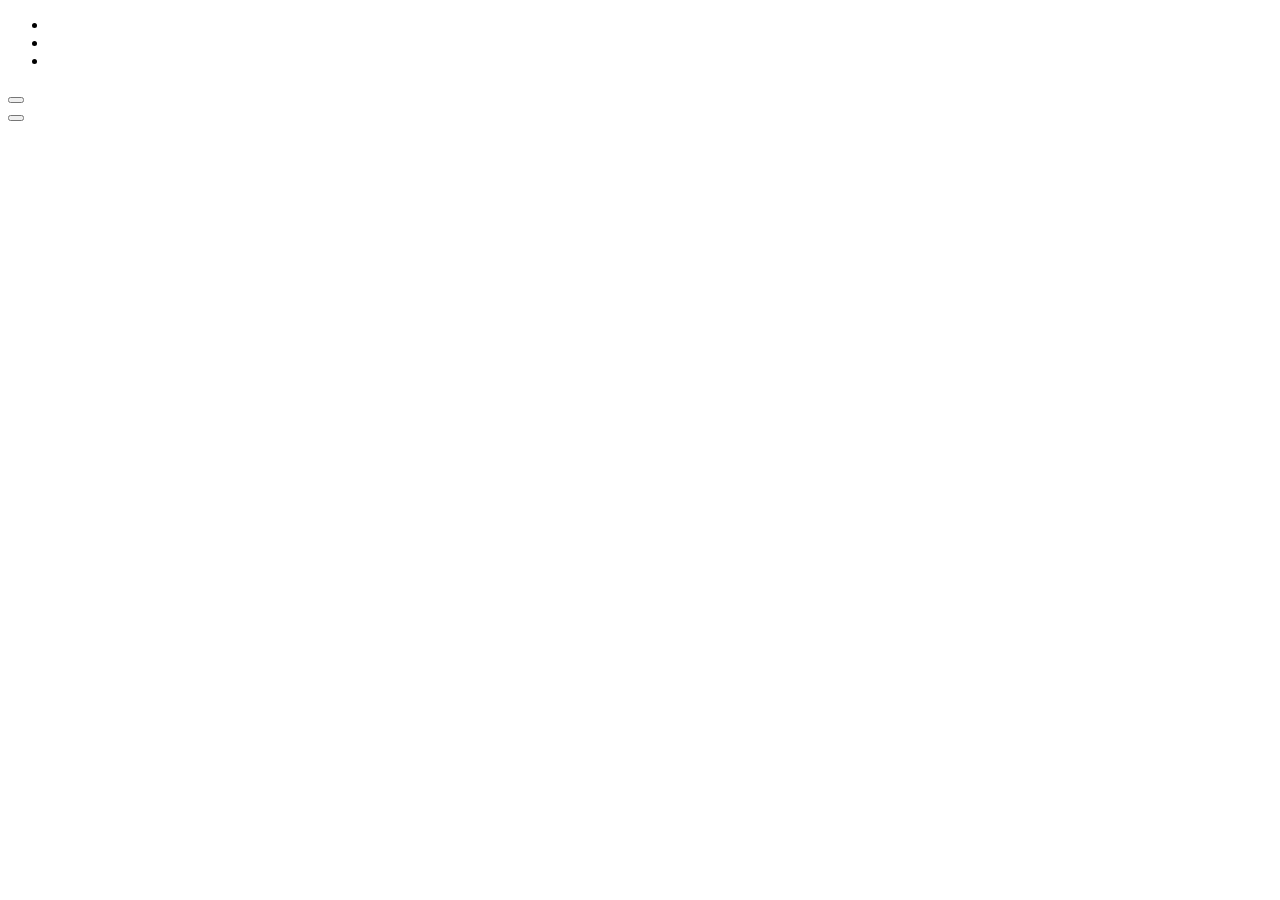
==== index.html @ f2b698e2 "Add layout containers" ====
<!DOCTYPE html>
<html>
<head>
    <meta charset="UTF-8">
    <title>Odin Landing Page</title>
    <link rel="stylesheet" href="css/style.css">
</head>
<body>
    <div class="header">
        <div class="header-logo-title">
            <div class="header-logo"></div>
            <div class="header-title"></div>
        </div>
        <div class="header-links">
            <ul>
                <li></li>
                <li></li>
                <li></li>
            </ul>
        </div>
    </div>
    <div class="hero">
        <div class="hero-text"></div>
        <div class="hero-image"></div>
        <div class="hero-button">
            <button></button>
        </div>
    </div>
    <div class="information">
        <div class="information-title"></div>
        <div class="information-cards">
            <div class="information-card">
                <div class="information-image"></div>
                <div class="information-text"></div>
            </div>
            <div class="information-card">
                <div class="information-image"></div>
                <div class="information-text"></div>
            </div>
            <div class="information-card">
                <div class="information-image"></div>
                <div class="information-text"></div>
            </div>
            <div class="information-card">
                <div class="information-image"></div>
                <div class="information-text"></div>
            </div>
        </div>
    </div>
    <div class="quote">
        <div class="quote-text"></div>
        <div class="quote-author"></div>
    </div>
    <div class="sign-up">
        <div class="sign-up-form">
            <div class="sign-up-form-title"></div>
            <div class="sign-up-form-text"></div>
            <div class="sign-up-form-button">
                <button></button>
            </div>
        </div>
    </div>
    <div class="footer">
        <div class="footer-text"></div>
    </div>
</body>
</html>
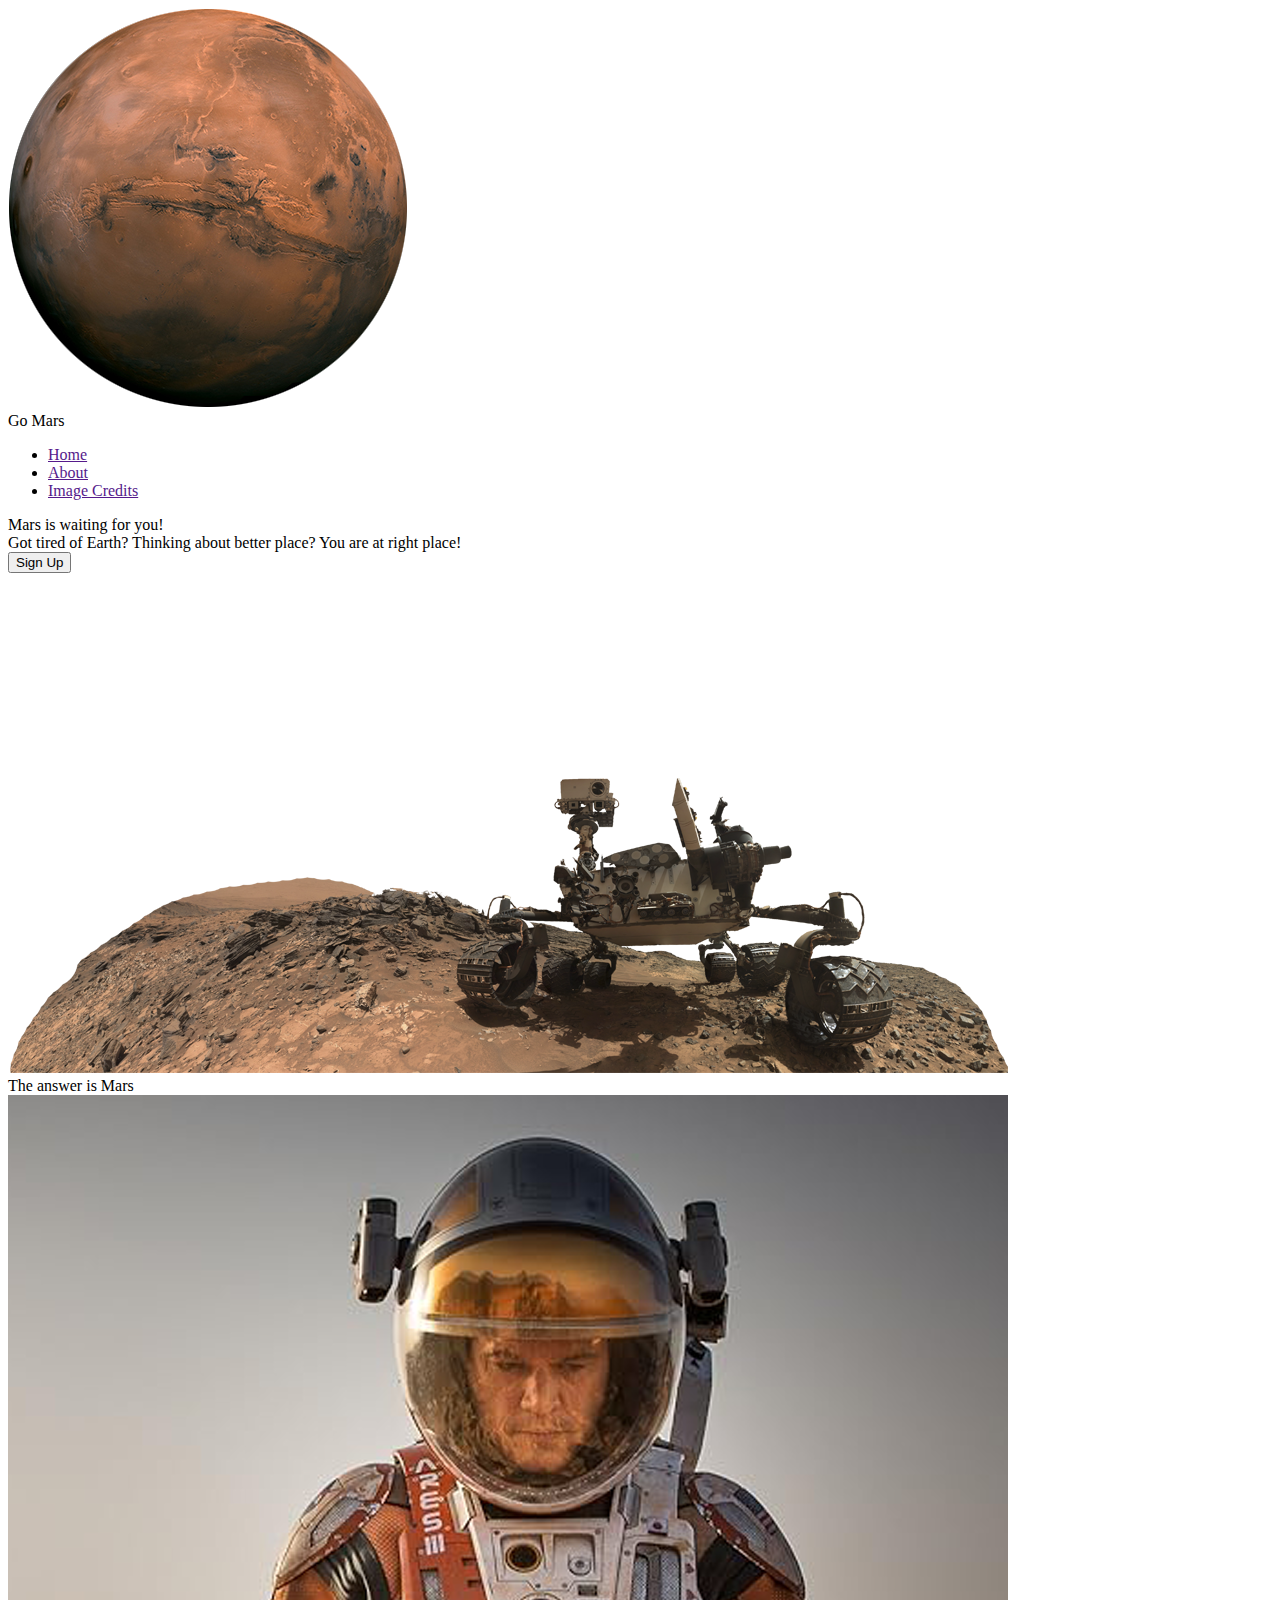
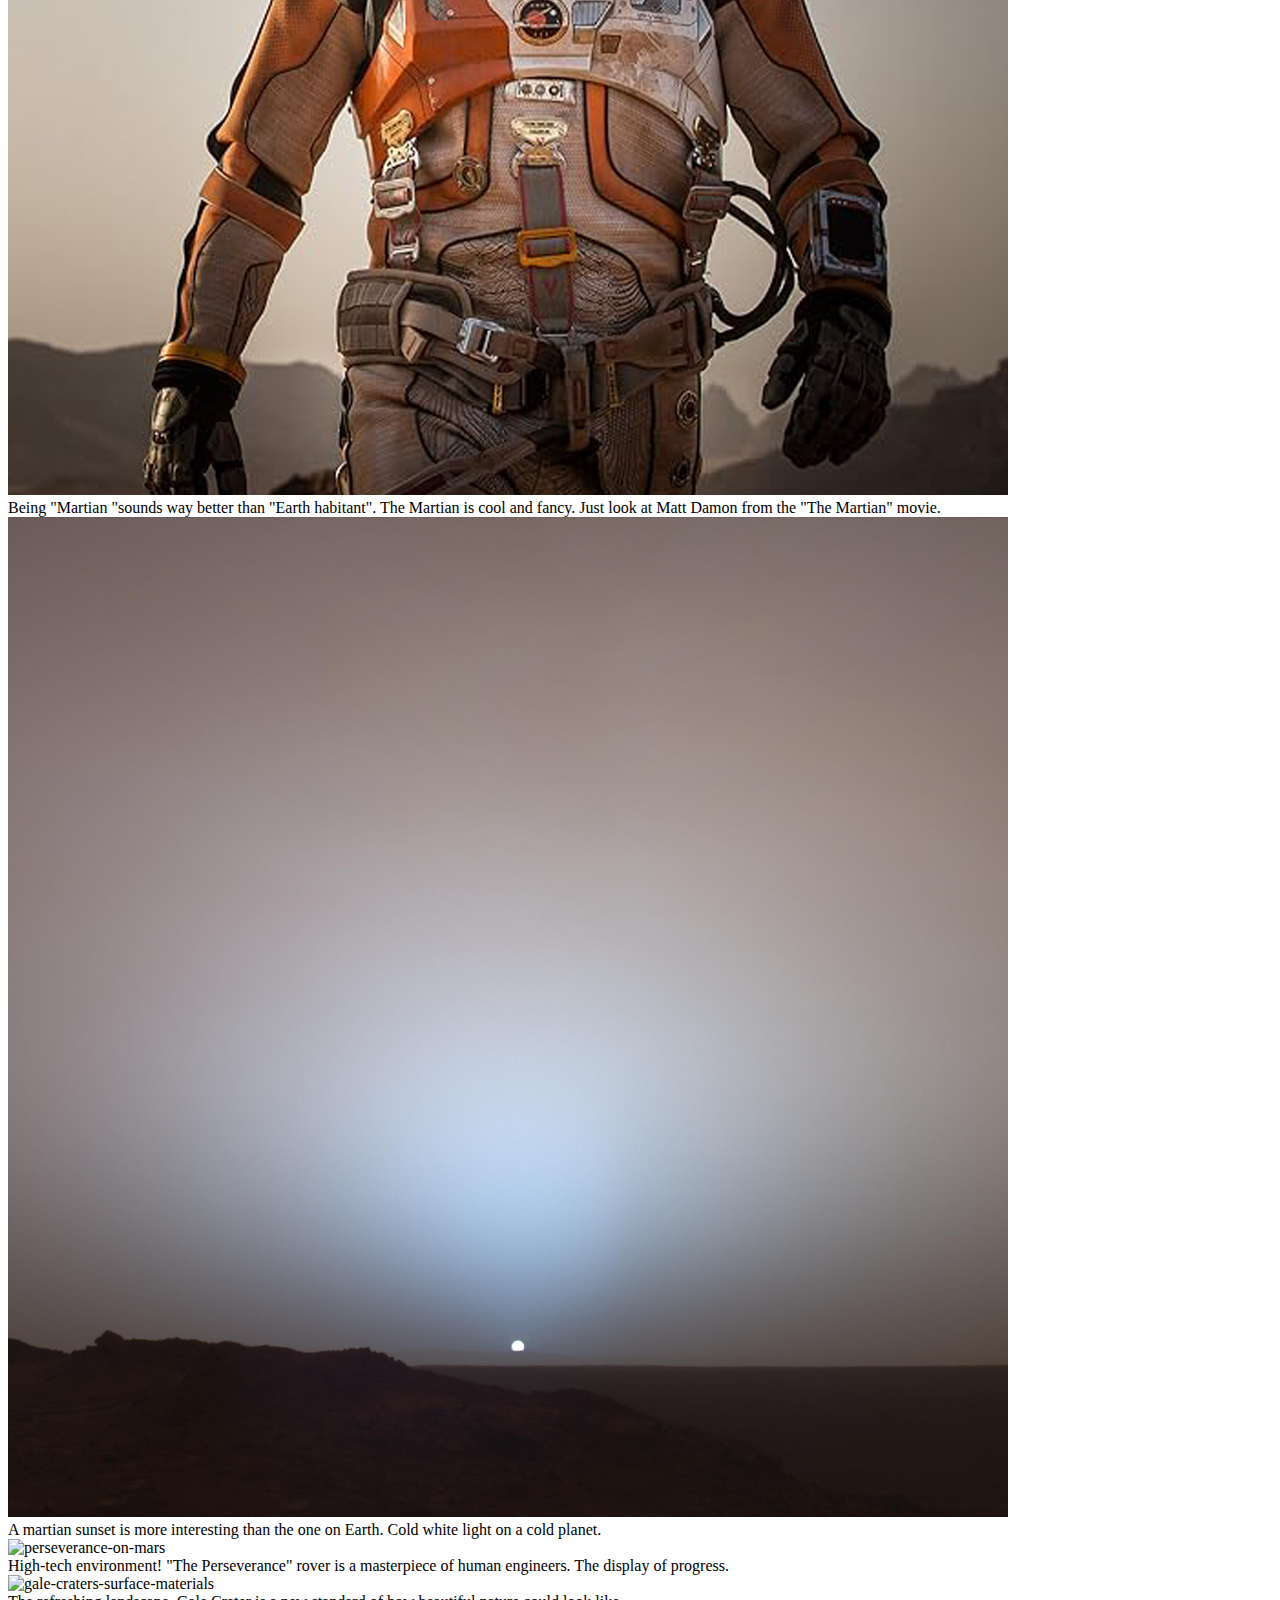
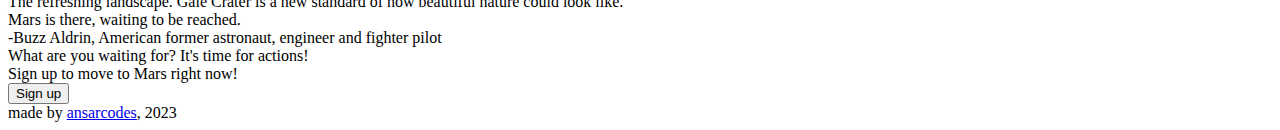
==== commit bc530990: "Fill entire html part" ====
--- a/index.html
+++ b/index.html
@@ -1,67 +1,86 @@
 <!DOCTYPE html>
 <html>
+
 <head>
     <meta charset="UTF-8">
-    <title>Odin Landing Page</title>
+    <title>Go Mars</title>
     <link rel="stylesheet" href="css/style.css">
+    <link rel="icon" type="image/png" href="./images/logo.png" />
 </head>
+
 <body>
     <div class="header">
         <div class="header-logo-title">
-            <div class="header-logo"></div>
-            <div class="header-title"></div>
+            <div class="header-logo">
+                <img src="images/logo.png" alt="logo-image">
+            </div>
+            <div class="header-title">Go Mars</div>
         </div>
         <div class="header-links">
             <ul>
-                <li></li>
-                <li></li>
-                <li></li>
+                <li><a href="">Home</a></li>
+                <li><a href="">About</a></li>
+                <li><a href="">Image Credits</a></li>
             </ul>
         </div>
     </div>
     <div class="hero">
-        <div class="hero-text"></div>
-        <div class="hero-image"></div>
-        <div class="hero-button">
-            <button></button>
+        <div class="hero-text">
+            <div class="hero-text-main">Mars is waiting for you!</div>
+            <div class="hero-text-secondary">Got tired of Earth? Thinking about better place? You are at right place!</div>
+            <div class="hero-button">
+                <button>Sign Up</button>
+            </div>
+        </div>
+        <div class="hero-image">
+            <img src="images/hero-image.png" alt="mars-rover-curiosity">
         </div>
     </div>
     <div class="information">
-        <div class="information-title"></div>
+        <div class="information-title">The answer is Mars</div>
         <div class="information-cards">
             <div class="information-card">
-                <div class="information-image"></div>
-                <div class="information-text"></div>
+                <div class="information-image">
+                    <img src="images/information-card1.png" alt="the-martian-movie-shot-matt-damon-wearing-spacesuit">
+                </div>
+                <div class="information-text">Being "Martian "sounds way better than "Earth habitant". The Martian is cool and fancy. Just look at Matt Damon from the "The Martian" movie.</div>
             </div>
             <div class="information-card">
-                <div class="information-image"></div>
-                <div class="information-text"></div>
+                <div class="information-image">
+                    <img src="images/information-card2.png" alt="a-martian-sunset">
+                </div>
+                <div class="information-text">A martian sunset is more interesting than the one on Earth. Cold white light on a cold planet.</div>
             </div>
             <div class="information-card">
-                <div class="information-image"></div>
-                <div class="information-text"></div>
+                <div class="information-image">
+                    <img src="images/information-card3.png" alt="perseverance-on-mars">
+                </div>
+                <div class="information-text">High-tech environment! "The Perseverance" rover is a masterpiece of human engineers. The display of progress.</div>
             </div>
             <div class="information-card">
-                <div class="information-image"></div>
-                <div class="information-text"></div>
+                <div class="information-image">
+                    <img src="images/information-card4.png" alt="gale-craters-surface-materials">
+                </div>
+                <div class="information-text">The refreshing landscape. Gale Crater is a new standard of how beautiful nature could look like.</div>
             </div>
         </div>
     </div>
     <div class="quote">
-        <div class="quote-text"></div>
-        <div class="quote-author"></div>
+        <div class="quote-text">Mars is there, waiting to be reached.</div>
+        <div class="quote-author">-Buzz Aldrin, American former astronaut, engineer and fighter pilot</div>
     </div>
     <div class="sign-up">
         <div class="sign-up-form">
-            <div class="sign-up-form-title"></div>
-            <div class="sign-up-form-text"></div>
+            <div class="sign-up-form-title">What are you waiting for? It's time for actions!</div>
+            <div class="sign-up-form-text">Sign up to move to Mars right now!</div>
             <div class="sign-up-form-button">
-                <button></button>
+                <button>Sign up</button>
             </div>
         </div>
     </div>
     <div class="footer">
-        <div class="footer-text"></div>
+        <div class="footer-text">made by <a href="https://github.com/ansarcodes" rel="noreferrer noopener" target="_blank">ansarcodes</a>, 2023</div>
     </div>
 </body>
+
 </html>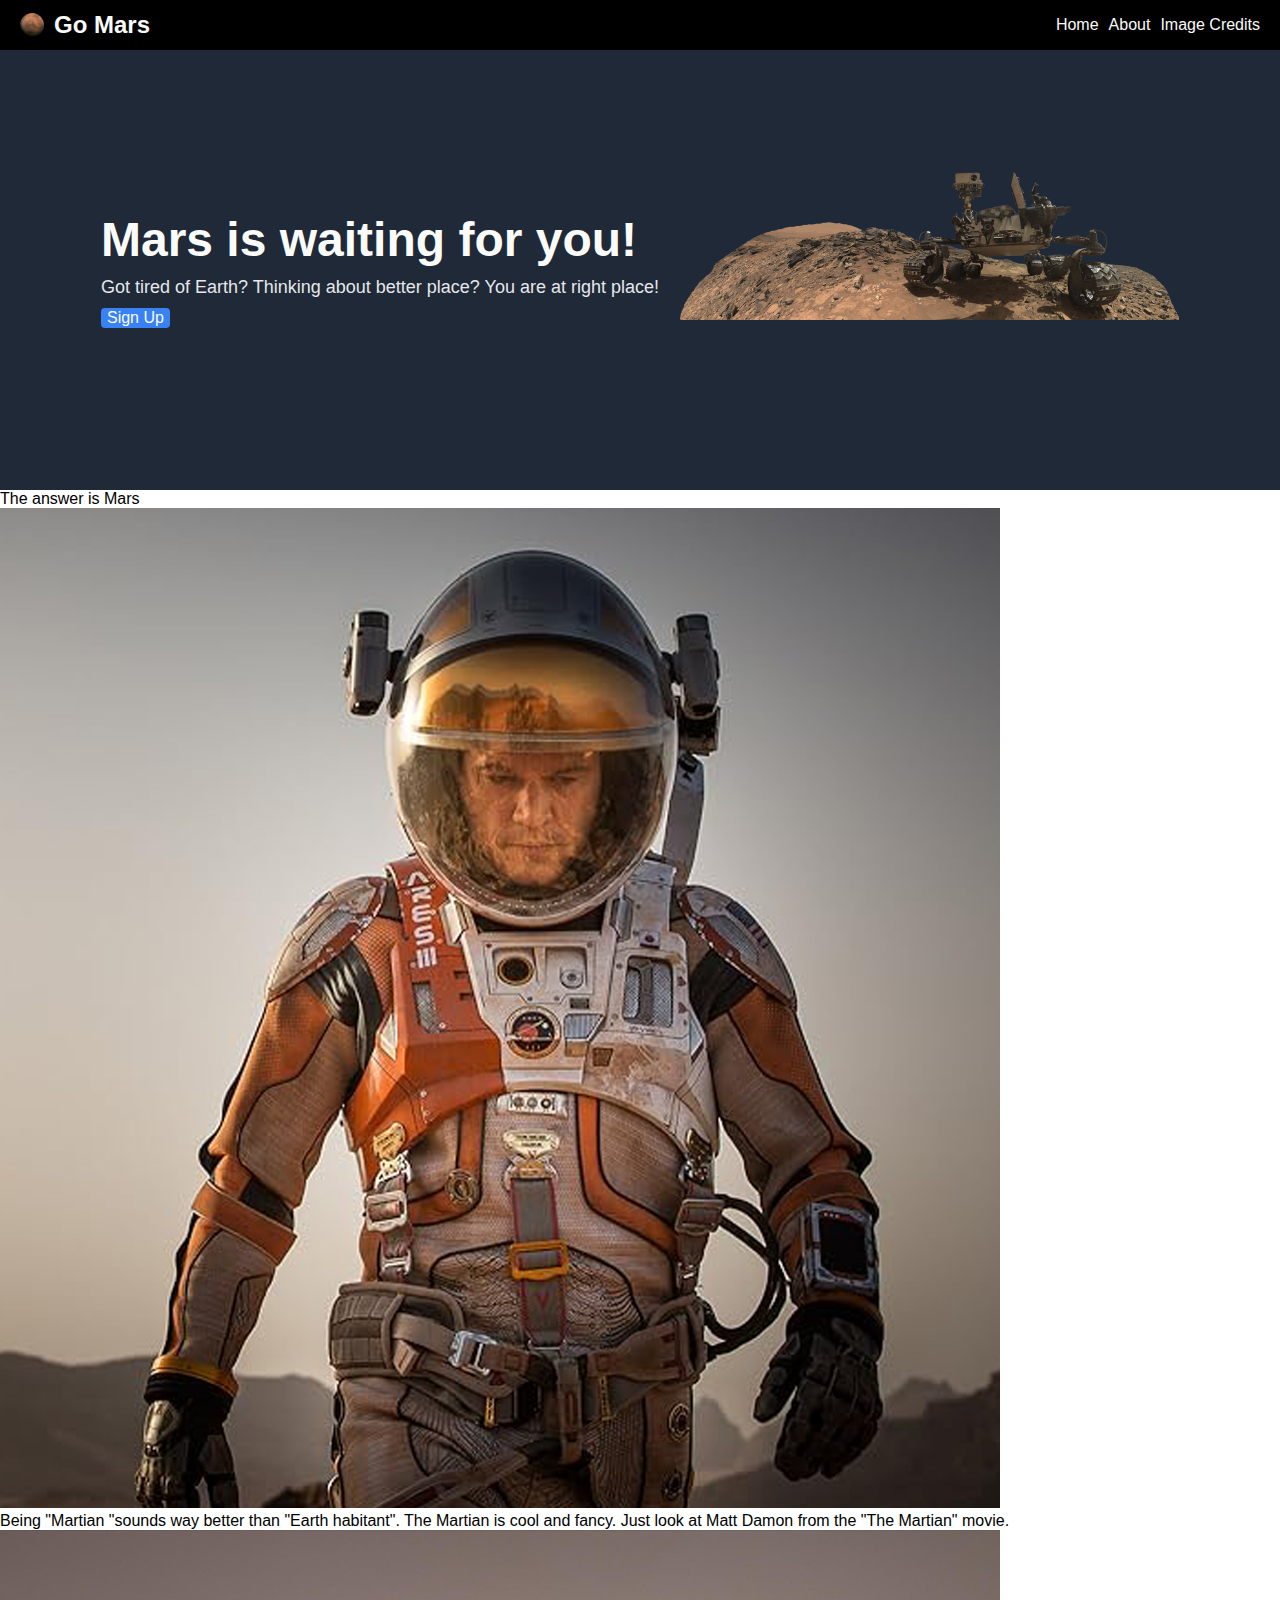
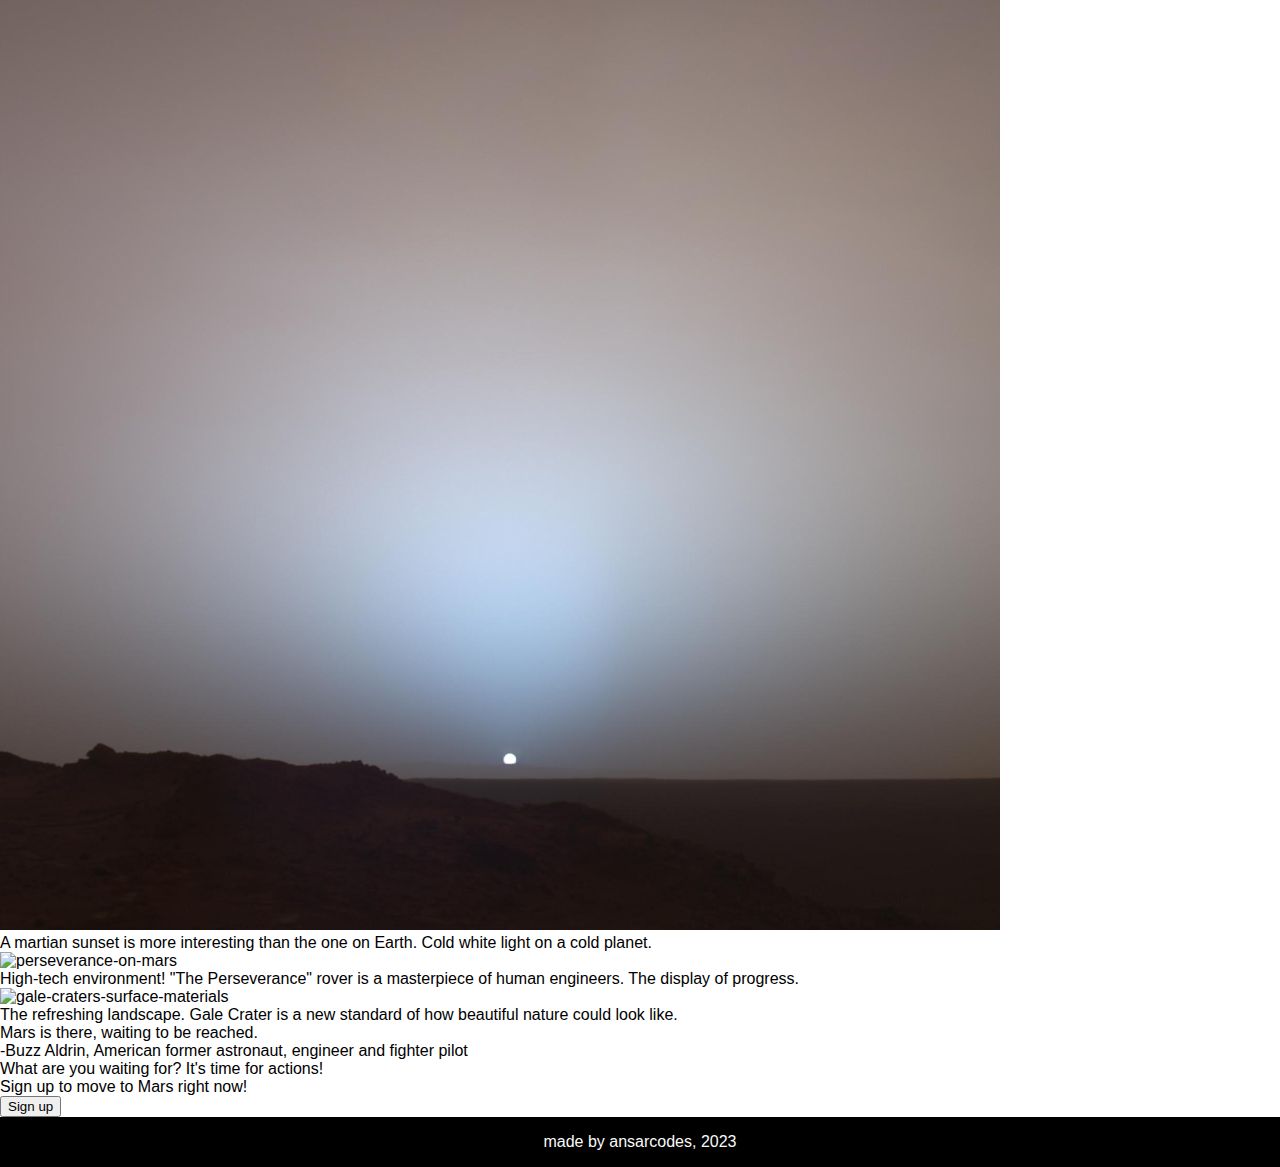
==== commit d4b0d179: "Edit hero section style" ====
--- a/index.html
+++ b/index.html
@@ -27,14 +27,11 @@
     <div class="hero">
         <div class="hero-text">
             <div class="hero-text-main">Mars is waiting for you!</div>
-            <div class="hero-text-secondary">Got tired of Earth? Thinking about better place? You are at right place!</div>
-            <div class="hero-button">
-                <button>Sign Up</button>
+            <div class="hero-text-secondary">Got tired of Earth? Thinking about better place? You are at right place!
             </div>
+            <button class="hero-button">Sign Up</button>
         </div>
-        <div class="hero-image">
-            <img src="images/hero-image.png" alt="mars-rover-curiosity">
-        </div>
+        <img class="hero-image" src="images/hero-image.png" alt="mars-rover-curiosity">
     </div>
     <div class="information">
         <div class="information-title">The answer is Mars</div>
@@ -43,25 +40,29 @@
                 <div class="information-image">
                     <img src="images/information-card1.png" alt="the-martian-movie-shot-matt-damon-wearing-spacesuit">
                 </div>
-                <div class="information-text">Being "Martian "sounds way better than "Earth habitant". The Martian is cool and fancy. Just look at Matt Damon from the "The Martian" movie.</div>
+                <div class="information-text">Being "Martian "sounds way better than "Earth habitant". The Martian is
+                    cool and fancy. Just look at Matt Damon from the "The Martian" movie.</div>
             </div>
             <div class="information-card">
                 <div class="information-image">
                     <img src="images/information-card2.png" alt="a-martian-sunset">
                 </div>
-                <div class="information-text">A martian sunset is more interesting than the one on Earth. Cold white light on a cold planet.</div>
+                <div class="information-text">A martian sunset is more interesting than the one on Earth. Cold white
+                    light on a cold planet.</div>
             </div>
             <div class="information-card">
                 <div class="information-image">
                     <img src="images/information-card3.png" alt="perseverance-on-mars">
                 </div>
-                <div class="information-text">High-tech environment! "The Perseverance" rover is a masterpiece of human engineers. The display of progress.</div>
+                <div class="information-text">High-tech environment! "The Perseverance" rover is a masterpiece of human
+                    engineers. The display of progress.</div>
             </div>
             <div class="information-card">
                 <div class="information-image">
                     <img src="images/information-card4.png" alt="gale-craters-surface-materials">
                 </div>
-                <div class="information-text">The refreshing landscape. Gale Crater is a new standard of how beautiful nature could look like.</div>
+                <div class="information-text">The refreshing landscape. Gale Crater is a new standard of how beautiful
+                    nature could look like.</div>
             </div>
         </div>
     </div>
@@ -79,7 +80,8 @@
         </div>
     </div>
     <div class="footer">
-        <div class="footer-text">made by <a href="https://github.com/ansarcodes" rel="noreferrer noopener" target="_blank">ansarcodes</a>, 2023</div>
+        <div class="footer-text">made by <a href="https://github.com/ansarcodes" rel="noreferrer noopener"
+                target="_blank">ansarcodes</a>, 2023</div>
     </div>
 </body>
 
--- a/css/style.css
+++ b/css/style.css
@@ -0,0 +1,106 @@
+body {
+    font-family: 'Roboto', 'Open Sans', 'Helvetica Neue', sans-serif;
+    margin: 0;
+    min-height: 100vh;
+    display: flex;
+    flex-direction: column;
+    
+}
+a {
+    color: #f9faf8;
+    text-decoration: none;
+}
+.header {
+    height: 50px;
+    background-color: #000000;
+    display: flex;
+    justify-content: space-between;
+    align-items: center;
+    color: #f9faf8;
+}
+.header-logo-title {
+    display: flex;
+    justify-content: center;
+    align-items: center;
+    gap: 10px;
+    margin-left: 20px;
+    font-size: 24px;
+    font-weight: 900;
+}
+.header-logo {
+    max-height: 24px;
+    flex-basis: 24px;
+}
+.header-logo img {
+    width: 24px;
+}
+.header-links ul {
+    display: flex;
+    gap: 10px;
+    list-style-type: none;
+    margin-right: 20px;
+}
+
+
+
+.hero {
+    background-color: #1F2937;
+    color: hsl(90, 17%, 98%);
+    display: flex;
+    justify-content: center;
+    align-items: center;
+    gap: 20px;
+    padding: 20px;
+}
+.hero-text {
+    display: flex;
+    flex-direction: column;
+    gap: 10px;
+    align-items: flex-start;
+    justify-content: center;
+}
+.hero-text-main {
+    font-size: 48px;
+    font-weight: 900;
+}
+.hero-text-secondary {
+    font-size: 18px;
+    color: #E5E7EB;
+}
+.hero-button {
+    font-size: 16px;
+    background-color: #3882F6;
+    color: hsl(90, 17%, 98%);
+    border: none;
+    border-radius: 4px;
+}
+.hero-button:hover {
+    background-color: #2d66c3;
+}
+.hero-button:active {
+    background-color: #244f94;
+}
+.hero-image {
+    flex-grow: 1;
+    flex-shrink: 0;
+    width: 500px;
+    max-width: 500px;
+    margin-bottom: 150px;
+}
+.information {
+
+}
+.quote {
+
+}
+.sign-up{
+
+}
+.footer {
+    height: 50px;
+    background-color: #000000;
+    display: flex;
+    justify-content: center;
+    align-items: center;
+    color: #f9faf8;
+}
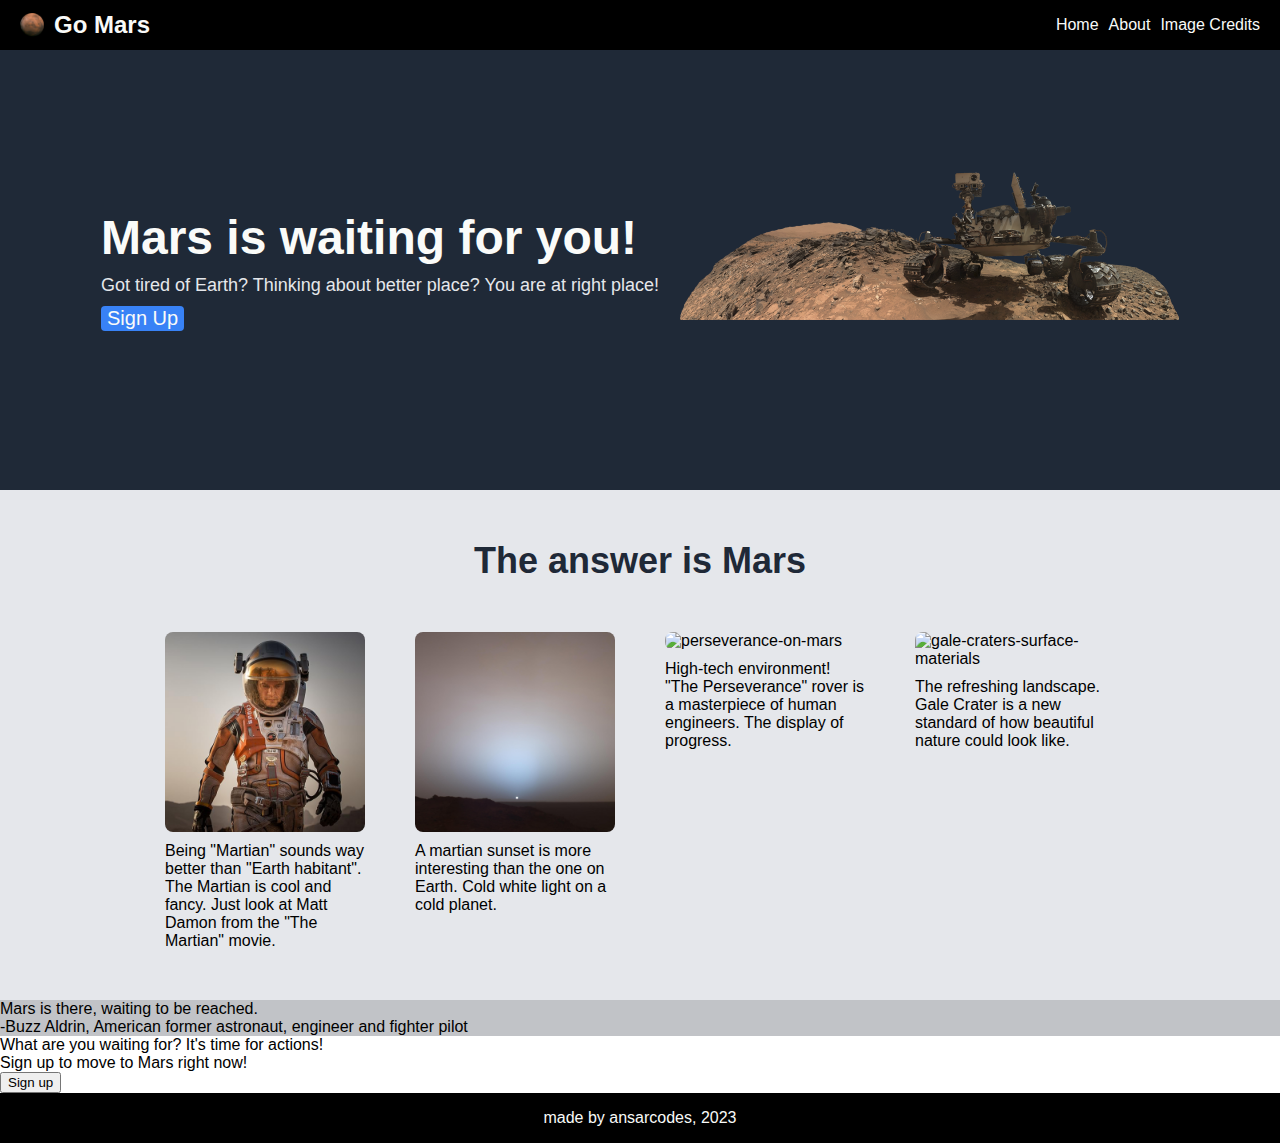
==== commit e85de546: "Add Information section styling" ====
--- a/index.html
+++ b/index.html
@@ -37,30 +37,23 @@
         <div class="information-title">The answer is Mars</div>
         <div class="information-cards">
             <div class="information-card">
-                <div class="information-image">
-                    <img src="images/information-card1.png" alt="the-martian-movie-shot-matt-damon-wearing-spacesuit">
-                </div>
-                <div class="information-text">Being "Martian "sounds way better than "Earth habitant". The Martian is
+                <img class="information-image" src="images/information-card1.png"
+                    alt="the-martian-movie-shot-matt-damon-wearing-spacesuit">
+                <div class="information-text">Being "Martian" sounds way better than "Earth habitant". The Martian is
                     cool and fancy. Just look at Matt Damon from the "The Martian" movie.</div>
             </div>
             <div class="information-card">
-                <div class="information-image">
-                    <img src="images/information-card2.png" alt="a-martian-sunset">
-                </div>
+                <img class="information-image" src="images/information-card2.png" alt="a-martian-sunset">
                 <div class="information-text">A martian sunset is more interesting than the one on Earth. Cold white
                     light on a cold planet.</div>
             </div>
             <div class="information-card">
-                <div class="information-image">
-                    <img src="images/information-card3.png" alt="perseverance-on-mars">
-                </div>
+                <img class="information-image" src="images/information-card3.png" alt="perseverance-on-mars">
                 <div class="information-text">High-tech environment! "The Perseverance" rover is a masterpiece of human
                     engineers. The display of progress.</div>
             </div>
             <div class="information-card">
-                <div class="information-image">
-                    <img src="images/information-card4.png" alt="gale-craters-surface-materials">
-                </div>
+                <img class="information-image" src="images/information-card4.png" alt="gale-craters-surface-materials">
                 <div class="information-text">The refreshing landscape. Gale Crater is a new standard of how beautiful
                     nature could look like.</div>
             </div>
--- a/css/style.css
+++ b/css/style.css
@@ -68,7 +68,7 @@
     color: #E5E7EB;
 }
 .hero-button {
-    font-size: 16px;
+    font-size: 20px;
     background-color: #3882F6;
     color: hsl(90, 17%, 98%);
     border: none;
@@ -81,17 +81,44 @@
     background-color: #244f94;
 }
 .hero-image {
-    flex-grow: 1;
     flex-shrink: 0;
     width: 500px;
     max-width: 500px;
     margin-bottom: 150px;
 }
 .information {
-
+    background-color: #E5E7EB;
+    display: flex;
+    flex-direction: column;
+    align-items: center;
+}
+.information-title {
+    color: #1F2937;
+    font-size: 36px;
+    font-weight: 900;
+    margin-top: 50px;
+}
+.information-cards {
+    display: flex;
+    flex-wrap: wrap;
+    justify-content: center;
+    align-items: stretch;
+    gap: 50px;
+    padding: 50px;
+}
+.information-card {
+    display: flex;
+    flex-direction: column;
+    flex-basis: 200px;
+    gap: 10px;
+}
+.information-image {
+    width: 200px;
+    border: none;
+    border-radius: 8px;
 }
 .quote {
-
+    background-color: #c1c3c7;
 }
 .sign-up{
 
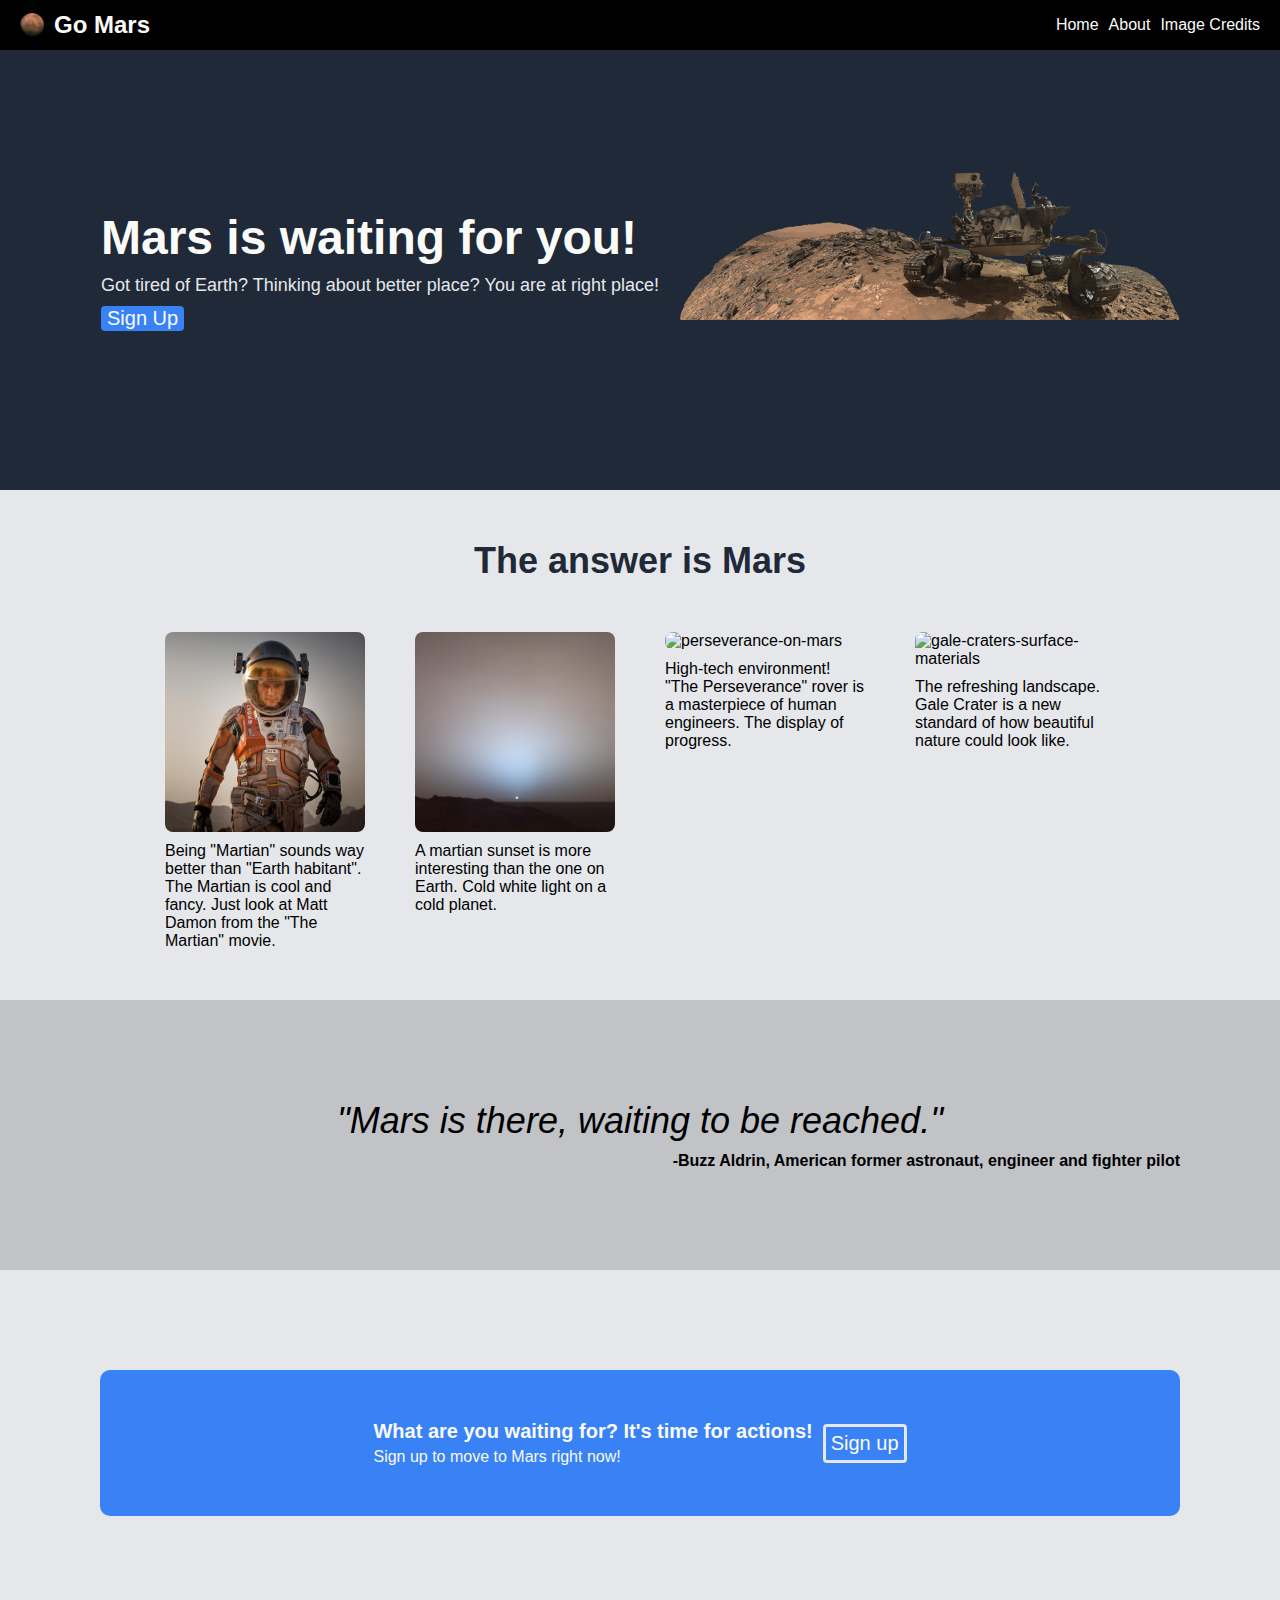
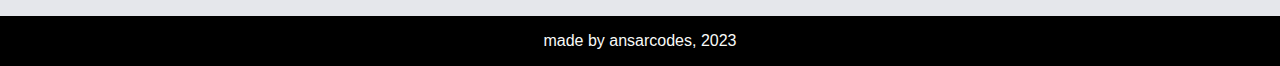
==== commit 27bc64a5: "Add sign-up styling, small changes to page layout" ====
--- a/index.html
+++ b/index.html
@@ -60,16 +60,16 @@
         </div>
     </div>
     <div class="quote">
-        <div class="quote-text">Mars is there, waiting to be reached.</div>
+        <div class="quote-text">"Mars is there, waiting to be reached."</div>
         <div class="quote-author">-Buzz Aldrin, American former astronaut, engineer and fighter pilot</div>
     </div>
     <div class="sign-up">
         <div class="sign-up-form">
-            <div class="sign-up-form-title">What are you waiting for? It's time for actions!</div>
-            <div class="sign-up-form-text">Sign up to move to Mars right now!</div>
-            <div class="sign-up-form-button">
-                <button>Sign up</button>
+            <div class="sign-up-text">
+                <div class="sign-up-form-title">What are you waiting for? It's time for actions!</div>
+                <div class="sign-up-form-text">Sign up to move to Mars right now!</div>
             </div>
+            <button class="sign-up-form-button">Sign up</button>
         </div>
     </div>
     <div class="footer">
--- a/css/style.css
+++ b/css/style.css
@@ -119,9 +119,61 @@
 }
 .quote {
     background-color: #c1c3c7;
+    display: flex;
+    flex-direction: column;
+    align-items: center;
+    padding: 100px;
+    gap: 10px;
+}
+.quote-text {
+    font-size: 36px;
+    font-weight: 100;
+    font-style: italic;
+}
+.quote-author {
+    font-size: 16px;
+    font-weight: 900;
+    align-self: flex-end;
 }
 .sign-up{
-
+    background-color: #E5E7EB;
+    color: #f9faf8;
+    padding: 100px;
+}
+.sign-up-form {
+    background-color: #3882F6;
+    display: flex;
+    justify-content: center;
+    align-items: center;
+    padding: 50px;
+    border: none;
+    border-radius: 10px;
+    gap: 10px;
+}
+.sign-up-text {
+    display: flex;
+    flex-direction: column;
+    gap: 5px;
+}
+.sign-up-form-title {
+    font-size: 20px;
+    font-weight: 900;
+}
+.sign-up-form-button {
+    border: solid #E5E7EB;
+    font-size: 20px;
+    background-color: #3882F6;
+    color: hsl(90, 17%, 98%);
+    border-radius: 4px;
+    padding: 5px;
+}
+.sign-up-form-button:hover {
+    border: solid #d0d0d0;
+    background-color: #1c6bea;
+}
+.sign-up-form-button:active {
+    border: solid #b2b1b1;
+    background-color: #065ae1;
 }
 .footer {
     height: 50px;
